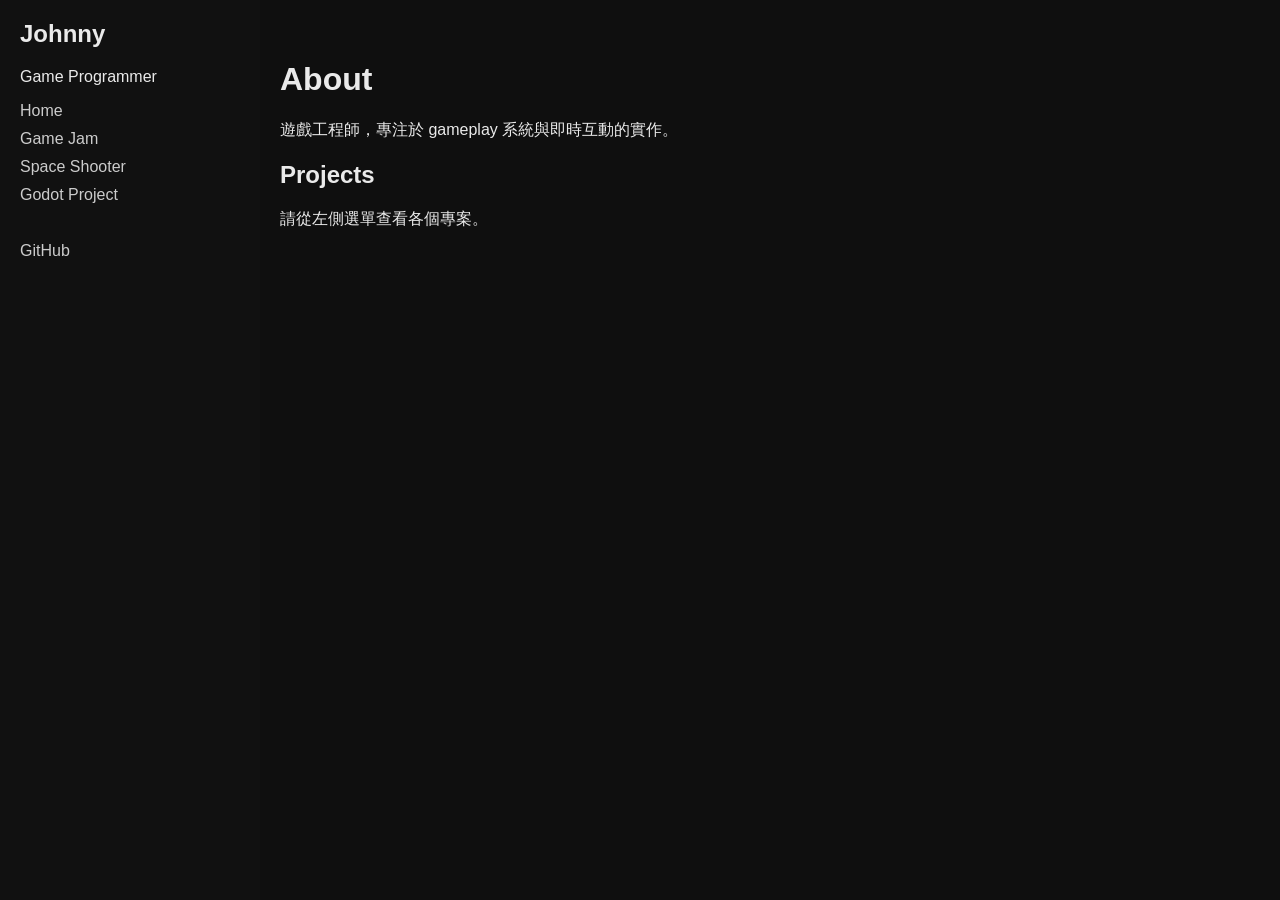
==== index.html @ 479ad1c2 "Initial commit" ====
<!DOCTYPE html>
<html>
<head>
  <meta charset="UTF-8">
  <title>Johnny Cheng - Portfolio</title>
  <link rel="stylesheet" href="style.css">
</head>

<body>
<div class="container">

  <div class="sidebar">
    <h2>Johnny</h2>
    <p>Game Programmer</p>

    <a href="index.html">Home</a>
    <a href="gamejam.html">Game Jam</a>
    <a href="shooter.html">Space Shooter</a>
    <a href="godot.html">Godot Project</a>

    <br>
    <a href="https://github.com/你的帳號">GitHub</a>
  </div>

  <div class="content">
    <h1>About</h1>
    <p>
      遊戲工程師，專注於 gameplay 系統與即時互動的實作。
    </p>

    <h2>Projects</h2>
    <p>請從左側選單查看各個專案。</p>
  </div>

</div>
</body>
</html>
---- style.css ----
body {
  margin: 0;
  font-family: Arial, sans-serif;
  background: #0f0f0f;
  color: #eaeaea;
}

.container {
  display: flex;
}

.sidebar {
  width: 220px;
  background: #111;
  height: 100vh;
  padding: 20px;
  position: fixed;
}

.sidebar h2 {
  margin-top: 0;
}

.sidebar a {
  color: #ccc;
  text-decoration: none;
  display: block;
  margin: 10px 0;
}

.sidebar a:hover {
  color: white;
}

.content {
  margin-left: 240px;
  padding: 40px;
  max-width: 800px;
}

img {
  width: 100%;
  margin: 20px 0;
  border-radius: 8px;
}
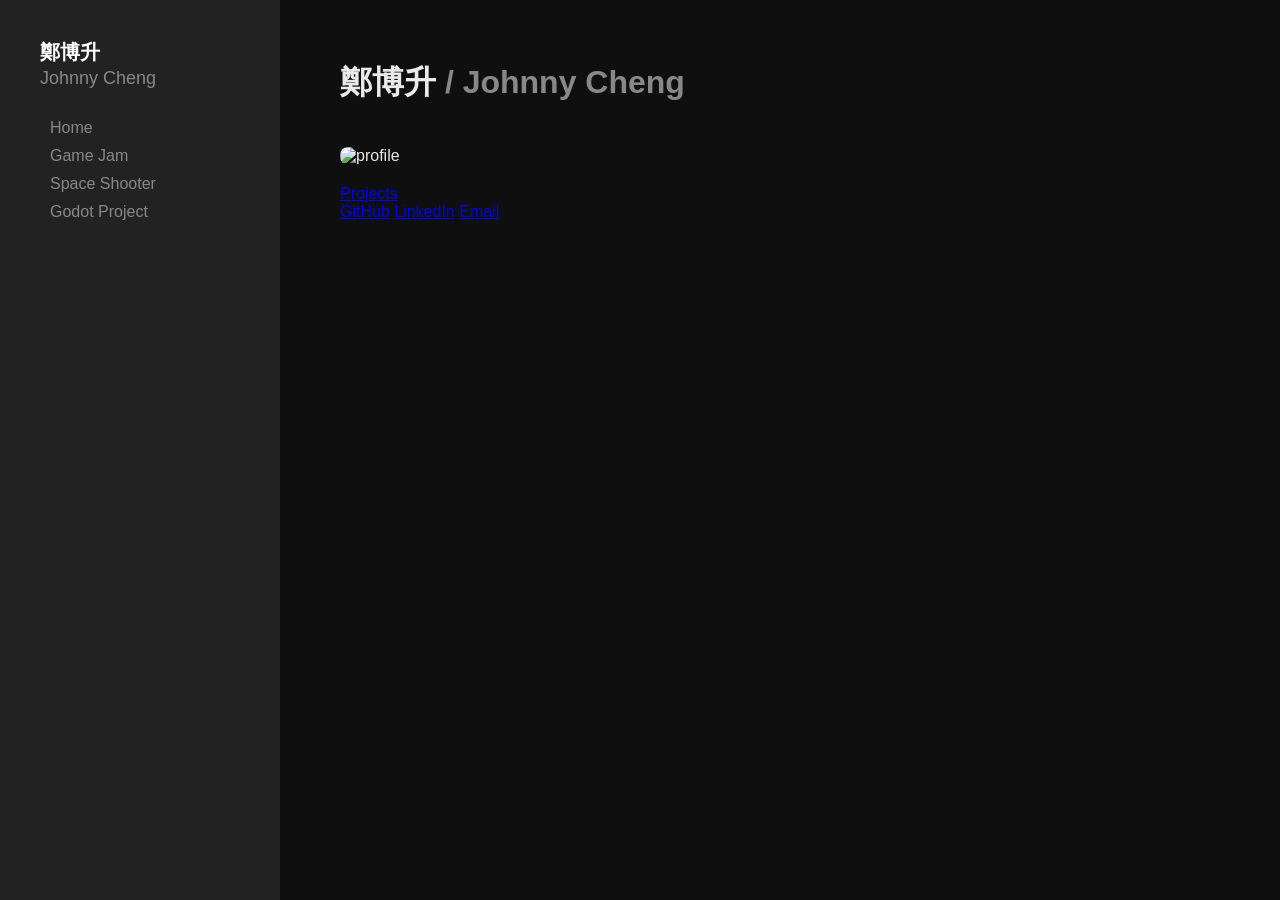
==== commit a0146ca1: "Edit index and styles" ====
--- a/index.html
+++ b/index.html
@@ -8,28 +8,31 @@
 
 <body>
 <div class="container">
-
   <div class="sidebar">
-    <h2>Johnny</h2>
-    <p>Game Programmer</p>
+    <div class="name">
+    <div class="zh">鄭博升</div>
+    <div class="en">Johnny Cheng</div>
+  </div>
 
     <a href="index.html">Home</a>
     <a href="gamejam.html">Game Jam</a>
     <a href="shooter.html">Space Shooter</a>
     <a href="godot.html">Godot Project</a>
-
-    <br>
-    <a href="https://github.com/你的帳號">GitHub</a>
   </div>
 
   <div class="content">
-    <h1>About</h1>
-    <p>
-      遊戲工程師，專注於 gameplay 系統與即時互動的實作。
-    </p>
+    <div class="profile">
 
-    <h2>Projects</h2>
-    <p>請從左側選單查看各個專案。</p>
+      <h1>鄭博升<span style="color:#888;"> / Johnny Cheng</span></h1>      
+      <img src="assets/profile.jpg" alt="profile"><br>
+      <a class="btn" href="gamejam.html">Projects</a>
+    </div>
+
+    <div class="footer">
+      <a href="https://github.com/ps-cheng">GitHub</a>
+      <a href="https://linkedin.com/in/po-sheng-johnny-cheng">LinkedIn</a>
+      <a href="mailto:johnnyc0217@email.com">Email</a>
+    </div>
   </div>
 
 </div>
--- a/style.css
+++ b/style.css
@@ -10,22 +10,35 @@
 }
 
 .sidebar {
-  width: 220px;
-  background: #111;
+  width: 200px;
+  background: #222;
   height: 100vh;
-  padding: 20px;
+  padding: 40px;
   position: fixed;
+  color: white;
 }
 
-.sidebar h2 {
-  margin-top: 0;
+.name {
+  margin-bottom: 30px;
+}
+
+.name .zh {
+  font-size: 20px;
+  font-weight: bold;
+  line-height: 1.2;
+}
+
+.name .en {
+  font-size: 18px;
+  color: #888;
+  margin-top: 4px;
 }
 
 .sidebar a {
-  color: #ccc;
+  display: block;
+  margin: 10px;
+  color: #888;
   text-decoration: none;
-  display: block;
-  margin: 10px 0;
 }
 
 .sidebar a:hover {
@@ -33,7 +46,7 @@
 }
 
 .content {
-  margin-left: 240px;
+  margin-left: 300px;
   padding: 40px;
   max-width: 800px;
 }
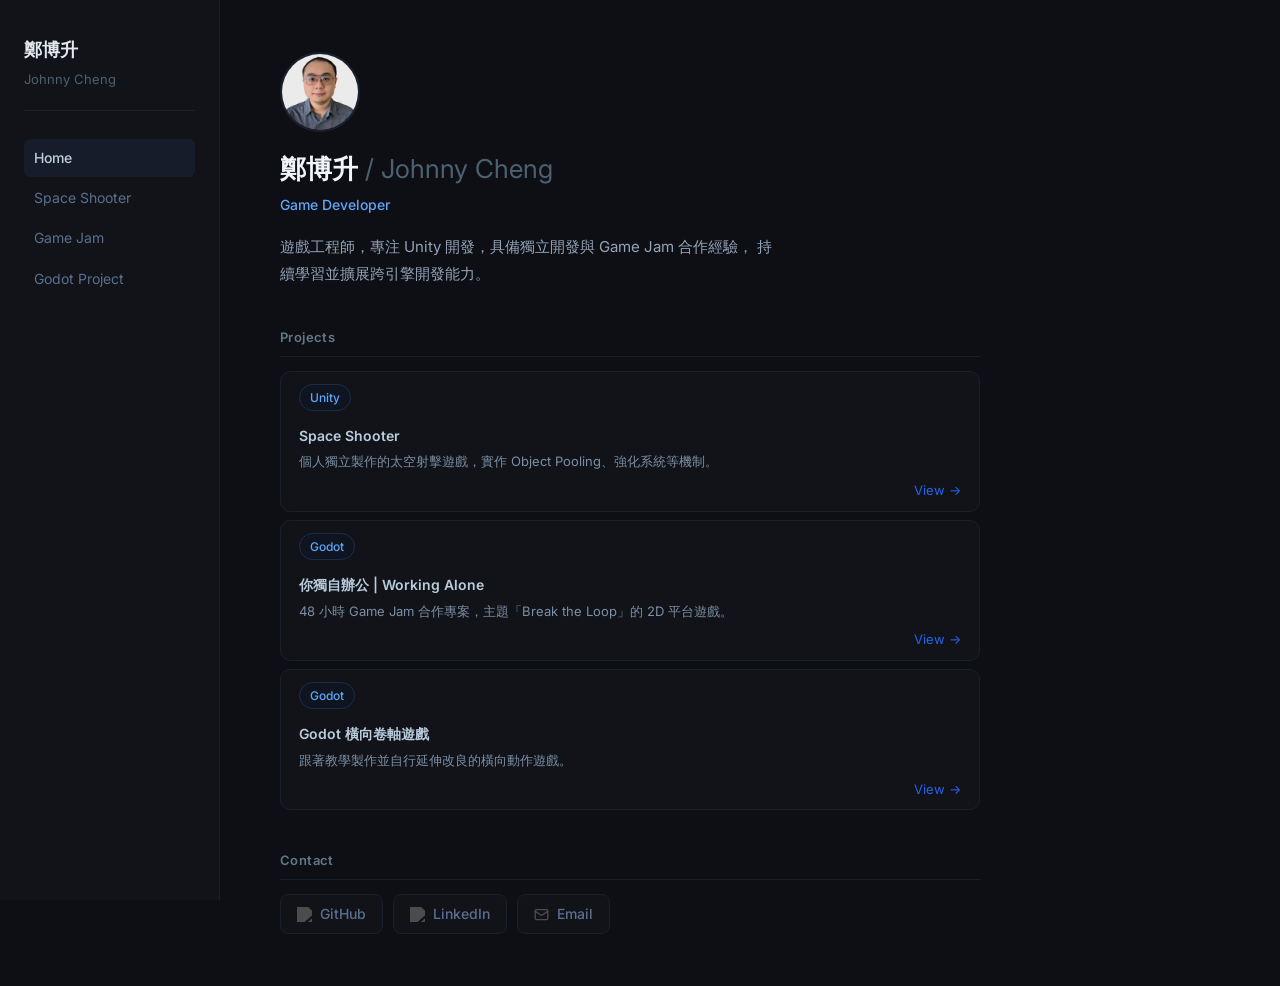
==== commit 8cfeeaf9: "Edit style and game jam content" ====
--- a/index.html
+++ b/index.html
@@ -1,7 +1,8 @@
 <!DOCTYPE html>
-<html>
+<html lang="zh-TW">
 <head>
   <meta charset="UTF-8">
+  <meta name="viewport" content="width=device-width, initial-scale=1.0">
   <title>Johnny Cheng - Portfolio</title>
   <link rel="stylesheet" href="style.css">
 </head>
@@ -10,31 +11,77 @@
 <div class="container">
   <div class="sidebar">
     <div class="name">
-    <div class="zh">鄭博升</div>
-    <div class="en">Johnny Cheng</div>
-  </div>
-
-    <a href="index.html">Home</a>
+      <div class="zh">鄭博升</div>
+      <div class="en">Johnny Cheng</div>
+    </div>
+    <a href="index.html" class="active">Home</a>
+    <a href="shooter.html">Space Shooter</a>
     <a href="gamejam.html">Game Jam</a>
-    <a href="shooter.html">Space Shooter</a>
     <a href="godot.html">Godot Project</a>
   </div>
 
   <div class="content">
-    <div class="profile">
 
-      <h1>鄭博升<span style="color:#888;"> / Johnny Cheng</span></h1>      
-      <img src="assets/profile.jpg" alt="profile"><br>
-      <a class="btn" href="gamejam.html">Projects</a>
+    <img src="assets/PORTRAIT_WHITE.JPG" alt="profile" class="profile-img">
+    <h1>鄭博升<span> / Johnny Cheng</span></h1>
+    <p class="hero-role">Game Developer</p>
+    <p class="hero-bio">
+      遊戲工程師，專注 Unity 開發，具備獨立開發與 Game Jam 合作經驗，
+      持續學習並擴展跨引擎開發能力。
+    </p>
+
+    <h3>Projects</h3>
+    <div class="project-grid">
+
+      <a class="project-card" href="shooter.html">
+        <span class="tech-badge">Unity</span>
+        <div class="project-card-title">Space Shooter</div>
+        <p class="project-card-desc">個人獨立製作的太空射擊遊戲，實作 Object Pooling、強化系統等機制。</p>
+        <div class="card-footer">
+          <span class="card-arrow">View →</span>
+        </div>
+      </a>
+
+      <a class="project-card" href="gamejam.html">
+        <span class="tech-badge">Godot</span>
+        <div class="project-card-title">你獨自辦公 | Working Alone</div>
+        <p class="project-card-desc">48 小時 Game Jam 合作專案，主題「Break the Loop」的 2D 平台遊戲。</p>
+        <div class="card-footer">
+          <span class="card-arrow">View →</span>
+        </div>
+      </a>
+
+      <a class="project-card" href="godot.html">
+        <span class="tech-badge">Godot</span>
+        <div class="project-card-title">Godot 橫向卷軸遊戲</div>
+        <p class="project-card-desc">跟著教學製作並自行延伸改良的橫向動作遊戲。</p>
+        <div class="card-footer">
+          <span class="card-arrow">View →</span>
+        </div>
+      </a>
+
     </div>
 
-    <div class="footer">
-      <a href="https://github.com/ps-cheng">GitHub</a>
-      <a href="https://linkedin.com/in/po-sheng-johnny-cheng">LinkedIn</a>
-      <a href="mailto:johnnyc0217@email.com">Email</a>
+    <h3>Contact</h3>
+    <div class="link-row">
+      <a class="icon-link" href="https://github.com/ps-cheng">
+        <img src="https://cdn.simpleicons.org/github" alt="GitHub">
+        GitHub
+      </a>
+      <a class="icon-link" href="https://linkedin.com/in/po-sheng-johnny-cheng">
+        <img src="https://cdn.simpleicons.org/linkedin" alt="LinkedIn">
+        LinkedIn
+      </a>
+      <a class="icon-link" href="mailto:johnnyc0217@email.com">
+        <svg viewBox="0 0 24 24" fill="none" stroke="currentColor" stroke-width="2" stroke-linecap="round" stroke-linejoin="round" xmlns="http://www.w3.org/2000/svg">
+          <rect x="2" y="4" width="20" height="16" rx="2"/>
+          <path d="m22 7-8.97 5.7a1.94 1.94 0 0 1-2.06 0L2 7"/>
+        </svg>
+        Email
+      </a>
     </div>
+
   </div>
-
 </div>
 </body>
-</html>+</html>
--- a/style.css
+++ b/style.css
@@ -1,58 +1,333 @@
+@import url('https://fonts.googleapis.com/css2?family=Inter:wght@400;500;600;700&display=swap');
+
+* {
+  box-sizing: border-box;
+}
+
 body {
   margin: 0;
-  font-family: Arial, sans-serif;
-  background: #0f0f0f;
-  color: #eaeaea;
-}
-
+  background: #0d0f14;
+  color: #e2e8f0;
+  font-family: 'Inter', Arial, sans-serif;
+  font-size: 15px;
+  line-height: 1.6;
+}
+
+/* ── Layout ── */
 .container {
   display: flex;
+  min-height: 100vh;
 }
 
 .sidebar {
-  width: 200px;
-  background: #222;
+  width: 220px;
+  background: #111318;
+  border-right: 1px solid #1a1f2e;
+  padding: 36px 24px;
+  position: fixed;
   height: 100vh;
-  padding: 40px;
-  position: fixed;
-  color: white;
-}
-
+  overflow-y: auto;
+}
+
+.content {
+  margin-left: 220px;
+  padding: 52px 60px;
+  max-width: 820px;
+  width: 100%;
+}
+
+/* ── Sidebar ── */
 .name {
-  margin-bottom: 30px;
+  margin-bottom: 28px;
+  padding-bottom: 20px;
+  border-bottom: 1px solid #1a1f2e;
 }
 
 .name .zh {
-  font-size: 20px;
-  font-weight: bold;
-  line-height: 1.2;
+  font-size: 18px;
+  font-weight: 700;
 }
 
 .name .en {
-  font-size: 18px;
-  color: #888;
+  font-size: 13px;
+  color: #4d6070;
   margin-top: 4px;
 }
 
 .sidebar a {
   display: block;
-  margin: 10px;
-  color: #888;
-  text-decoration: none;
+  padding: 8px 10px;
+  color: #5a7090;
+  text-decoration: none;
+  border-radius: 6px;
+  font-size: 14px;
+  margin-bottom: 2px;
+  transition: color 0.15s, background 0.15s;
 }
 
 .sidebar a:hover {
-  color: white;
-}
-
-.content {
-  margin-left: 300px;
-  padding: 40px;
-  max-width: 800px;
-}
-
+  color: #c0cfe0;
+  background: #161c2a;
+  text-decoration: none;
+}
+
+.sidebar a.active {
+  color: #c0cfe0;
+  background: #161c2a;
+  font-weight: 500;
+}
+
+/* ── Typography ── */
+h1 {
+  font-size: 26px;
+  font-weight: 700;
+  color: #f1f5f9;
+  margin: 0 0 6px;
+  line-height: 1.3;
+}
+
+h1 span {
+  color: #4d6070;
+  font-weight: 400;
+}
+
+h2 {
+  font-size: 14px;
+  font-weight: 400;
+  color: #5a7090;
+  margin: 0 0 28px;
+}
+
+h3 {
+  font-size: 13px;
+  font-weight: 600;
+  color: #607888;
+  margin: 40px 0 14px;
+  padding-bottom: 8px;
+  border-bottom: 1px solid #1a1f2e;
+  letter-spacing: 0.03em;
+}
+
+h4 {
+  font-size: 15px;
+  font-weight: 600;
+  color: #dce6f0;
+  margin: 0 0 10px;
+}
+
+p {
+  color: #94a3b8;
+  line-height: 1.8;
+  margin: 0 0 14px;
+}
+
+ul {
+  padding-left: 18px;
+  margin: 0 0 14px;
+}
+
+li {
+  color: #94a3b8;
+  line-height: 1.75;
+  margin: 6px 0;
+}
+
+li::marker {
+  color: #2563eb;
+}
+
+a {
+  color: #60a5fa;
+  text-decoration: none;
+}
+
+a:hover {
+  text-decoration: underline;
+}
+
+/* ── Tech badge ── */
+.tech-badge {
+  display: inline-block;
+  padding: 3px 10px;
+  background: #0f1520;
+  border: 1px solid #1e2d47;
+  border-radius: 99px;
+  font-size: 12px;
+  font-weight: 500;
+  color: #60a5fa;
+  margin: 0 4px 10px 0;
+}
+
+/* ── Callout / Challenge block ── */
+.challenge {
+  background: #0b1020;
+  border: 1px solid #1a2540;
+  border-left: 3px solid #2563eb;
+  padding: 18px 22px;
+  margin: 14px 0;
+  border-radius: 0 8px 8px 0;
+}
+
+.challenge h4 {
+  margin-bottom: 10px;
+}
+
+.challenge p:last-child {
+  margin-bottom: 0;
+}
+
+/* ── Images ── */
 img {
+  max-width: 100%;
+  border-radius: 8px;
+  border: 1px solid #1a1f2e;
+  display: block;
+}
+
+.screenshot {
   width: 100%;
-  margin: 20px 0;
+  margin: 20px 0 28px;
+}
+
+.profile-img {
+  width: 80px;
+  height: 80px;
+  border-radius: 50%;
+  object-fit: cover;
+  border: 2px solid #1a1f2e;
+  margin-bottom: 20px;
+}
+
+/* ── Icon link buttons ── */
+.link-row {
+  display: flex;
+  gap: 10px;
+  flex-wrap: wrap;
+  margin-top: 8px;
+}
+
+.icon-link {
+  display: inline-flex;
+  align-items: center;
+  gap: 8px;
+  padding: 8px 16px;
+  background: #111318;
+  border: 1px solid #1a1f2e;
   border-radius: 8px;
-}+  color: #5a7090;
+  font-size: 14px;
+  font-weight: 500;
+  text-decoration: none;
+  transition: border-color 0.15s, color 0.15s;
+}
+
+.icon-link:hover {
+  border-color: #2a3a55;
+  color: #c0cfe0;
+  text-decoration: none;
+}
+
+.icon-link img,
+.icon-link svg {
+  width: 15px;
+  height: 15px;
+  flex-shrink: 0;
+  border: none;
+  border-radius: 0;
+  margin: 0;
+  display: block;
+  filter: brightness(0) invert(0.3);
+  transition: filter 0.15s;
+}
+
+.icon-link:hover img,
+.icon-link:hover svg {
+  filter: brightness(0) invert(0.7);
+}
+
+/* ── Homepage hero ── */
+.hero-role {
+  font-size: 14px;
+  font-weight: 500;
+  color: #60a5fa;
+  margin: 0 0 16px;
+}
+
+.hero-bio {
+  font-size: 15px;
+  color: #94a3b8;
+  line-height: 1.8;
+  max-width: 500px;
+  margin: 0;
+}
+
+/* ── Project cards (homepage) ── */
+.project-grid {
+  display: flex;
+  flex-direction: column;
+  gap: 8px;
+  margin-top: 14px;
+}
+
+.project-card {
+  display: block;
+  background: #111318;
+  border: 1px solid #1a1f2e;
+  border-radius: 10px;
+  padding: 12px 18px 10px;
+  text-decoration: none;
+  transition: border-color 0.15s, background 0.15s;
+}
+
+.project-card:hover {
+  border-color: #243050;
+  background: #13182a;
+  text-decoration: none;
+}
+
+.project-card-title {
+  font-size: 14px;
+  font-weight: 600;
+  color: #b8ccde;
+  margin: 4px 0 4px;
+}
+
+.project-card-desc {
+  font-size: 13px;
+  color: #7a8fa6;
+  line-height: 1.6;
+  margin: 0 0 8px;
+}
+
+.card-footer {
+  display: flex;
+  justify-content: flex-end;
+}
+
+.card-arrow {
+  font-size: 13px;
+  color: #2563eb;
+}
+
+/* ── Button ── */
+.btn {
+  display: inline-block;
+  padding: 10px 22px;
+  background: #1d4ed8;
+  color: #ffffff;
+  border-radius: 8px;
+  font-weight: 600;
+  font-size: 14px;
+  text-decoration: none;
+  transition: background 0.15s;
+}
+
+.btn:hover {
+  background: #2563eb;
+  text-decoration: none;
+}
+
+/* ── Utility ── */
+.section {
+  margin-bottom: 20px;
+}
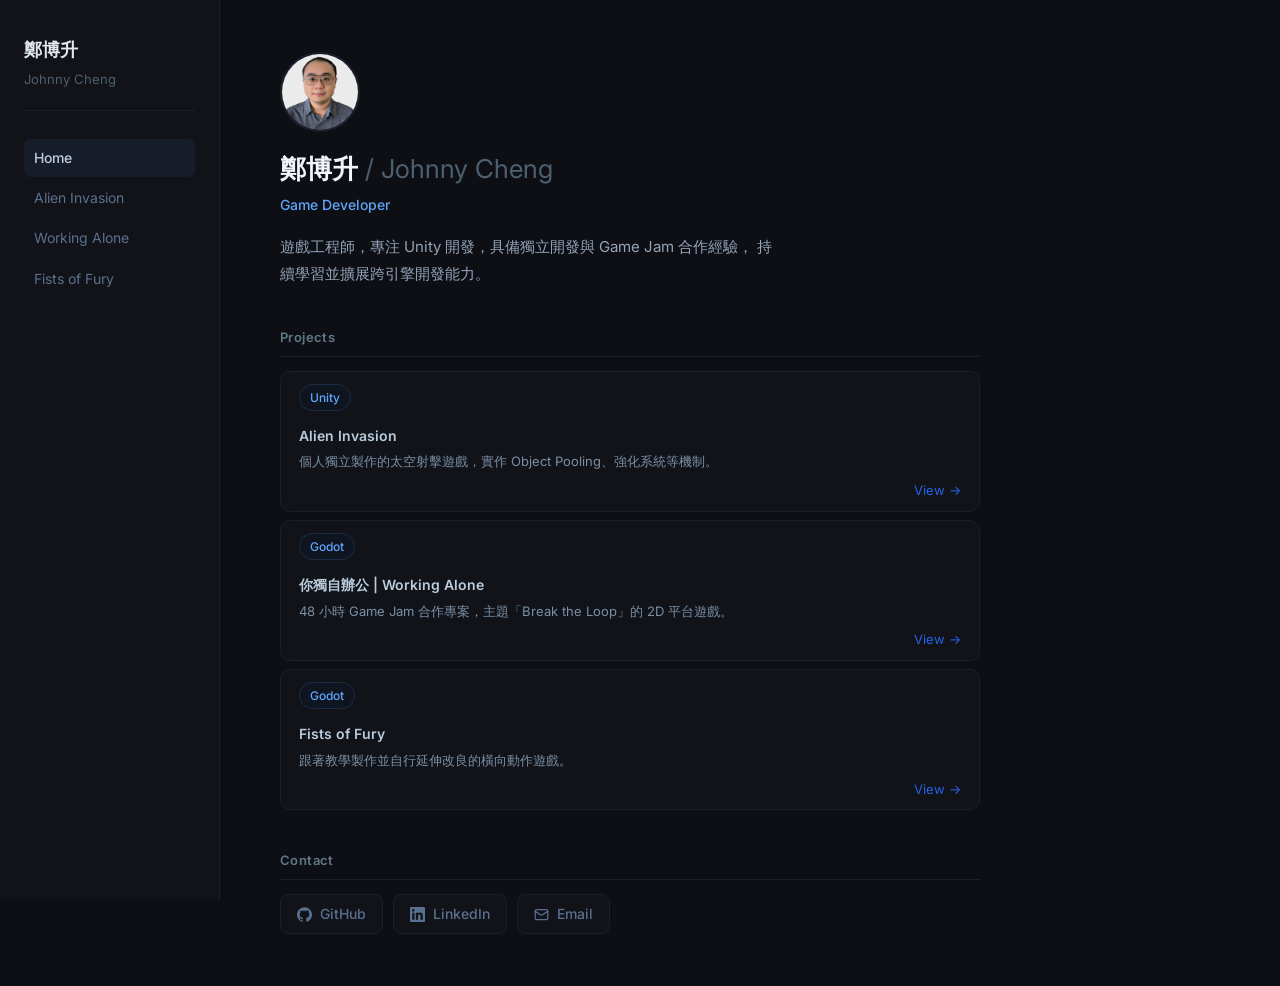
==== commit e2d4e024: "Rewrite content and polish UI across all pages - Rewrite project descriptions for all three pages wi" ====
--- a/index.html
+++ b/index.html
@@ -15,9 +15,9 @@
       <div class="en">Johnny Cheng</div>
     </div>
     <a href="index.html" class="active">Home</a>
-    <a href="shooter.html">Space Shooter</a>
-    <a href="gamejam.html">Game Jam</a>
-    <a href="godot.html">Godot Project</a>
+    <a href="shooter.html">Alien Invasion</a>
+    <a href="gamejam.html">Working Alone</a>
+    <a href="godot.html">Fists of Fury</a>
   </div>
 
   <div class="content">
@@ -35,7 +35,7 @@
 
       <a class="project-card" href="shooter.html">
         <span class="tech-badge">Unity</span>
-        <div class="project-card-title">Space Shooter</div>
+        <div class="project-card-title">Alien Invasion</div>
         <p class="project-card-desc">個人獨立製作的太空射擊遊戲，實作 Object Pooling、強化系統等機制。</p>
         <div class="card-footer">
           <span class="card-arrow">View →</span>
@@ -53,7 +53,7 @@
 
       <a class="project-card" href="godot.html">
         <span class="tech-badge">Godot</span>
-        <div class="project-card-title">Godot 橫向卷軸遊戲</div>
+        <div class="project-card-title">Fists of Fury</div>
         <p class="project-card-desc">跟著教學製作並自行延伸改良的橫向動作遊戲。</p>
         <div class="card-footer">
           <span class="card-arrow">View →</span>
@@ -65,11 +65,11 @@
     <h3>Contact</h3>
     <div class="link-row">
       <a class="icon-link" href="https://github.com/ps-cheng">
-        <img src="https://cdn.simpleicons.org/github" alt="GitHub">
+        <svg viewBox="0 0 24 24" fill="currentColor" xmlns="http://www.w3.org/2000/svg"><path d="M12 .297c-6.63 0-12 5.373-12 12 0 5.303 3.438 9.8 8.205 11.385.6.113.82-.258.82-.577 0-.285-.01-1.04-.015-2.04-3.338.724-4.042-1.61-4.042-1.61C4.422 18.07 3.633 17.7 3.633 17.7c-1.087-.744.084-.729.084-.729 1.205.084 1.838 1.236 1.838 1.236 1.07 1.835 2.809 1.305 3.495.998.108-.776.417-1.305.76-1.605-2.665-.3-5.466-1.332-5.466-5.93 0-1.31.465-2.38 1.235-3.22-.135-.303-.54-1.523.105-3.176 0 0 1.005-.322 3.3 1.23.96-.267 1.98-.399 3-.405 1.02.006 2.04.138 3 .405 2.28-1.552 3.285-1.23 3.285-1.23.645 1.653.24 2.873.12 3.176.765.84 1.23 1.91 1.23 3.22 0 4.61-2.805 5.625-5.475 5.92.42.36.81 1.096.81 2.22 0 1.606-.015 2.896-.015 3.286 0 .315.21.69.825.57C20.565 22.092 24 17.592 24 12.297c0-6.627-5.373-12-12-12"/></svg>
         GitHub
       </a>
       <a class="icon-link" href="https://linkedin.com/in/po-sheng-johnny-cheng">
-        <img src="https://cdn.simpleicons.org/linkedin" alt="LinkedIn">
+        <svg viewBox="0 0 24 24" fill="currentColor" xmlns="http://www.w3.org/2000/svg"><path d="M20.447 20.452h-3.554v-5.569c0-1.328-.027-3.037-1.852-3.037-1.853 0-2.136 1.445-2.136 2.939v5.667H9.351V9h3.414v1.561h.046c.477-.9 1.637-1.85 3.37-1.85 3.601 0 4.267 2.37 4.267 5.455v6.286zM5.337 7.433c-1.144 0-2.063-.926-2.063-2.065 0-1.138.92-2.063 2.063-2.063 1.14 0 2.064.925 2.064 2.063 0 1.139-.925 2.065-2.064 2.065zm1.782 13.019H3.555V9h3.564v11.452zM22.225 0H1.771C.792 0 0 .774 0 1.729v20.542C0 23.227.792 24 1.771 24h20.451C23.2 24 24 23.227 24 22.271V1.729C24 .774 23.2 0 22.222 0h.003z"/></svg>
         LinkedIn
       </a>
       <a class="icon-link" href="mailto:johnnyc0217@email.com">
--- a/style.css
+++ b/style.css
@@ -236,14 +236,8 @@
   border-radius: 0;
   margin: 0;
   display: block;
-  filter: brightness(0) invert(0.3);
-  transition: filter 0.15s;
-}
-
-.icon-link:hover img,
-.icon-link:hover svg {
-  filter: brightness(0) invert(0.7);
-}
+}
+
 
 /* ── Homepage hero ── */
 .hero-role {
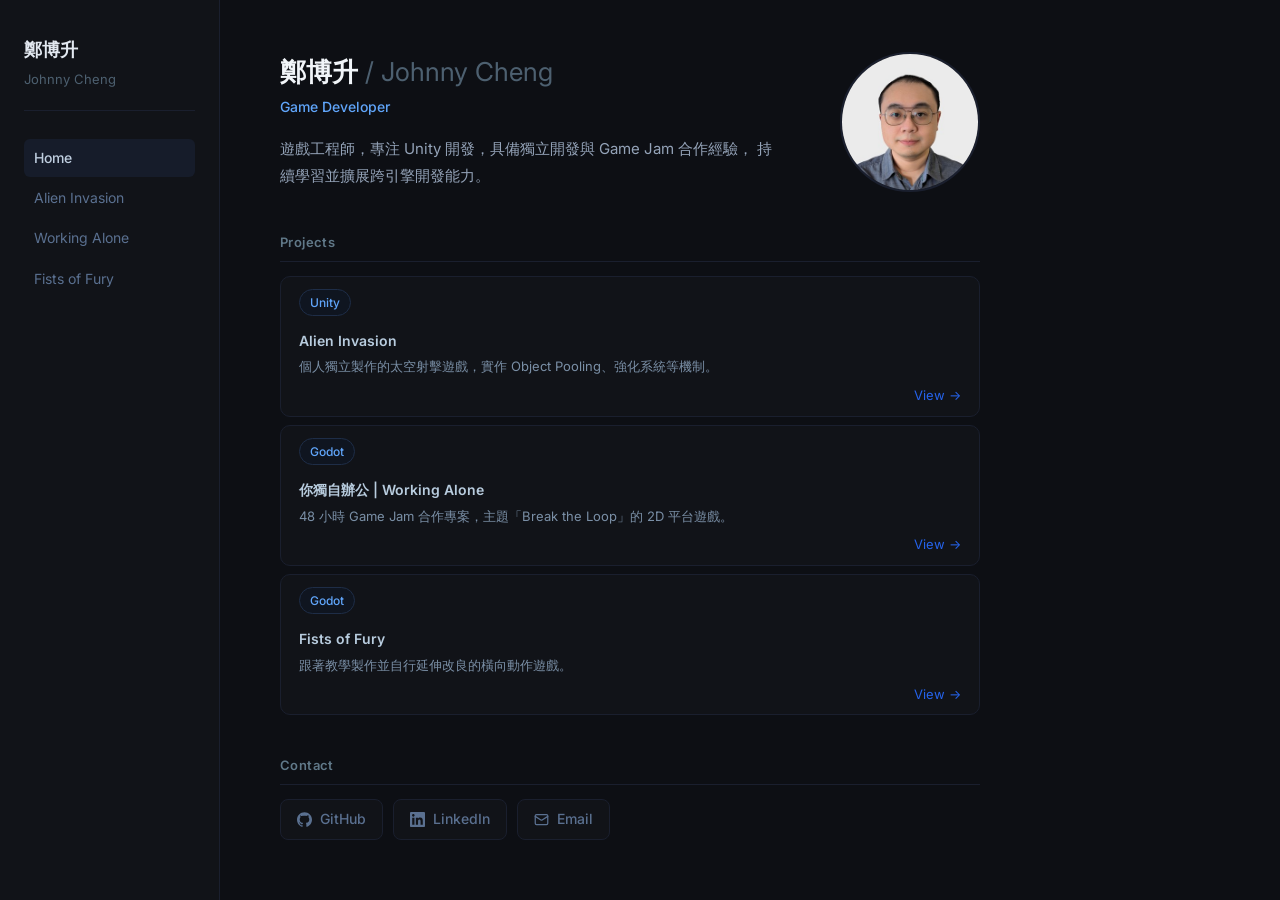
==== commit e17a8f06: "Polish homepage photo and copy - Move profile photo to right side with flex layout - Resize photo to" ====
--- a/index.html
+++ b/index.html
@@ -22,13 +22,17 @@
 
   <div class="content">
 
-    <img src="assets/PORTRAIT_WHITE.JPG" alt="profile" class="profile-img">
-    <h1>鄭博升<span> / Johnny Cheng</span></h1>
-    <p class="hero-role">Game Developer</p>
-    <p class="hero-bio">
-      遊戲工程師，專注 Unity 開發，具備獨立開發與 Game Jam 合作經驗，
-      持續學習並擴展跨引擎開發能力。
-    </p>
+    <div class="hero-section">
+      <div class="hero-text">
+        <h1>鄭博升<span> / Johnny Cheng</span></h1>
+        <p class="hero-role">Game Developer</p>
+        <p class="hero-bio">
+          遊戲工程師，專注 Unity 開發，具備獨立開發與 Game Jam 合作經驗，
+          持續學習並擴展跨引擎開發能力。
+        </p>
+      </div>
+      <img src="assets/PORTRAIT_SM.jpg" alt="profile" class="profile-img">
+    </div>
 
     <h3>Projects</h3>
     <div class="project-grid">
--- a/style.css
+++ b/style.css
@@ -189,13 +189,26 @@
   margin: 20px 0 28px;
 }
 
+.hero-section {
+  display: flex;
+  align-items: center;
+  justify-content: space-between;
+  gap: 40px;
+  margin-bottom: 8px;
+}
+
+.hero-text {
+  flex: 1;
+}
+
 .profile-img {
-  width: 80px;
-  height: 80px;
+  width: 140px;
+  height: 140px;
   border-radius: 50%;
   object-fit: cover;
+  object-position: center 15%;
   border: 2px solid #1a1f2e;
-  margin-bottom: 20px;
+  flex-shrink: 0;
 }
 
 /* ── Icon link buttons ── */
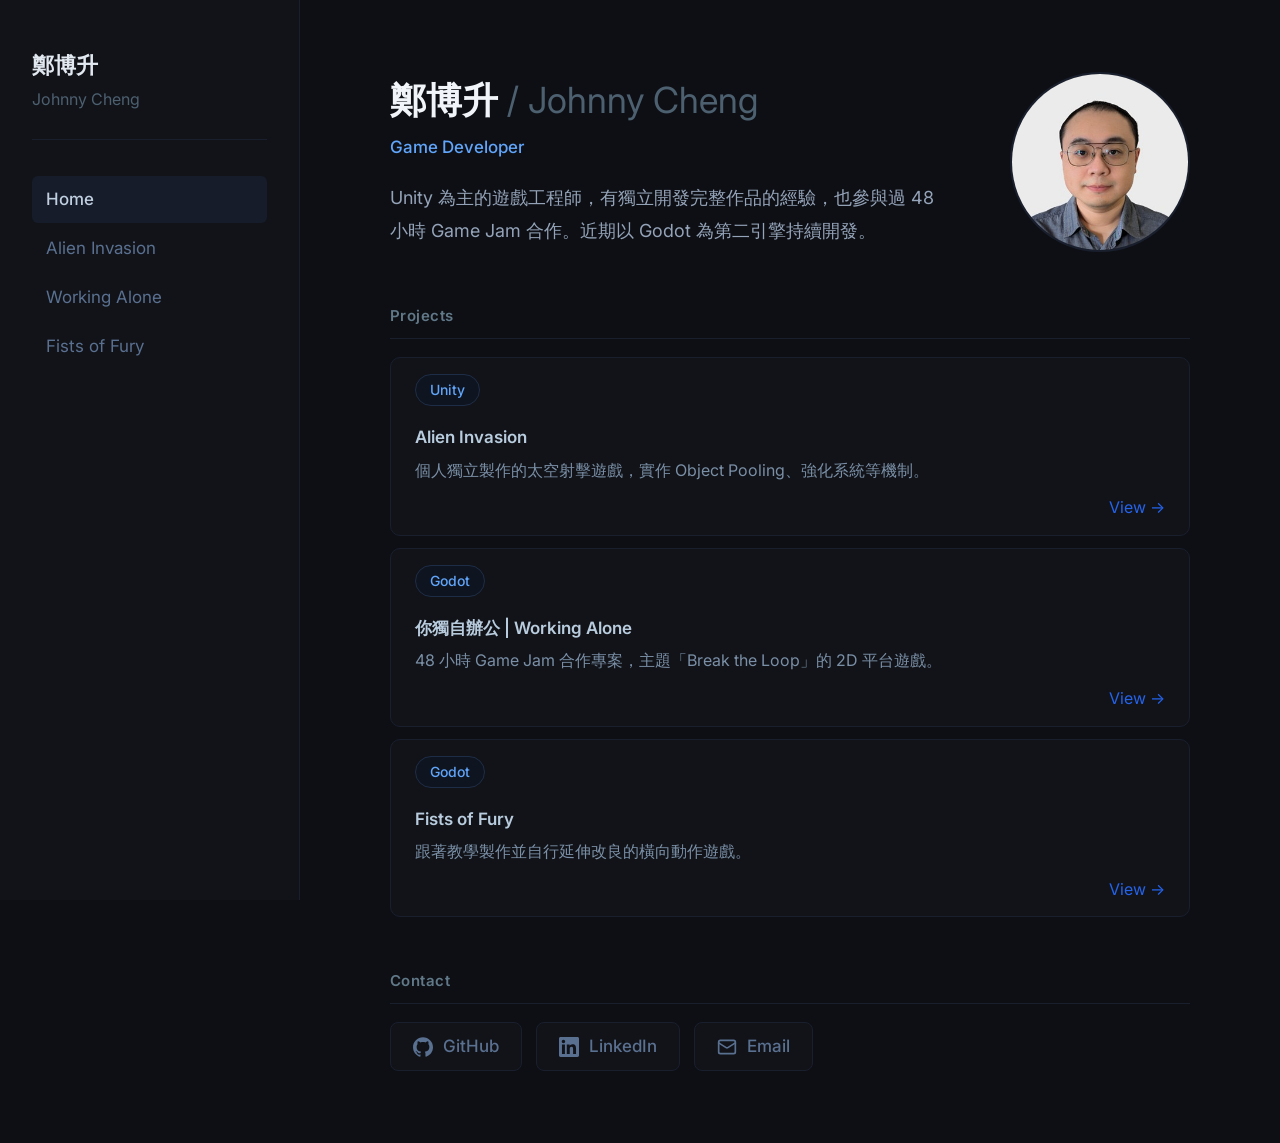
==== commit f115204a: "Rewrite hero bio for clarity and natural tone Co-Authored-By: Claude Sonnet 4.6 <noreply@anthropic.c" ====
--- a/index.html
+++ b/index.html
@@ -27,8 +27,7 @@
         <h1>鄭博升<span> / Johnny Cheng</span></h1>
         <p class="hero-role">Game Developer</p>
         <p class="hero-bio">
-          遊戲工程師，專注 Unity 開發，具備獨立開發與 Game Jam 合作經驗，
-          持續學習並擴展跨引擎開發能力。
+          Unity 為主的遊戲工程師，有獨立開發完整作品的經驗，也參與過 48 小時 Game Jam 合作。近期以 Godot 為第二引擎持續開發。
         </p>
       </div>
       <img src="assets/PORTRAIT_SM.jpg" alt="profile" class="profile-img">
--- a/style.css
+++ b/style.css
@@ -9,7 +9,7 @@
   background: #0d0f14;
   color: #e2e8f0;
   font-family: 'Inter', Arial, sans-serif;
-  font-size: 15px;
+  font-size: 18px;
   line-height: 1.6;
 }
 
@@ -20,47 +20,47 @@
 }
 
 .sidebar {
-  width: 220px;
+  width: 300px;
   background: #111318;
   border-right: 1px solid #1a1f2e;
-  padding: 36px 24px;
+  padding: 48px 32px;
   position: fixed;
   height: 100vh;
   overflow-y: auto;
 }
 
 .content {
-  margin-left: 220px;
-  padding: 52px 60px;
-  max-width: 820px;
+  margin-left: 300px;
+  padding: 72px 90px;
+  max-width: 1260px;
   width: 100%;
 }
 
 /* ── Sidebar ── */
 .name {
-  margin-bottom: 28px;
-  padding-bottom: 20px;
+  margin-bottom: 36px;
+  padding-bottom: 26px;
   border-bottom: 1px solid #1a1f2e;
 }
 
 .name .zh {
-  font-size: 18px;
+  font-size: 22px;
   font-weight: 700;
 }
 
 .name .en {
-  font-size: 13px;
+  font-size: 16px;
   color: #4d6070;
   margin-top: 4px;
 }
 
 .sidebar a {
   display: block;
-  padding: 8px 10px;
+  padding: 10px 14px;
   color: #5a7090;
   text-decoration: none;
   border-radius: 6px;
-  font-size: 14px;
+  font-size: 17px;
   margin-bottom: 2px;
   transition: color 0.15s, background 0.15s;
 }
@@ -79,10 +79,10 @@
 
 /* ── Typography ── */
 h1 {
-  font-size: 26px;
+  font-size: 36px;
   font-weight: 700;
   color: #f1f5f9;
-  margin: 0 0 6px;
+  margin: 0 0 8px;
   line-height: 1.3;
 }
 
@@ -92,44 +92,44 @@
 }
 
 h2 {
-  font-size: 14px;
+  font-size: 17px;
   font-weight: 400;
   color: #5a7090;
-  margin: 0 0 28px;
+  margin: 0 0 32px;
 }
 
 h3 {
-  font-size: 13px;
+  font-size: 15px;
   font-weight: 600;
   color: #607888;
-  margin: 40px 0 14px;
-  padding-bottom: 8px;
+  margin: 52px 0 18px;
+  padding-bottom: 10px;
   border-bottom: 1px solid #1a1f2e;
   letter-spacing: 0.03em;
 }
 
 h4 {
-  font-size: 15px;
+  font-size: 18px;
   font-weight: 600;
   color: #dce6f0;
-  margin: 0 0 10px;
+  margin: 0 0 12px;
 }
 
 p {
   color: #94a3b8;
   line-height: 1.8;
-  margin: 0 0 14px;
+  margin: 0 0 18px;
 }
 
 ul {
-  padding-left: 18px;
-  margin: 0 0 14px;
+  padding-left: 22px;
+  margin: 0 0 18px;
 }
 
 li {
   color: #94a3b8;
   line-height: 1.75;
-  margin: 6px 0;
+  margin: 8px 0;
 }
 
 li::marker {
@@ -143,19 +143,29 @@
 
 a:hover {
   text-decoration: underline;
+}
+
+code {
+  font-family: 'Courier New', monospace;
+  font-size: 0.88em;
+  background: #0f1520;
+  border: 1px solid #1e2d47;
+  border-radius: 4px;
+  padding: 2px 6px;
+  color: #93c5fd;
 }
 
 /* ── Tech badge ── */
 .tech-badge {
   display: inline-block;
-  padding: 3px 10px;
+  padding: 4px 14px;
   background: #0f1520;
   border: 1px solid #1e2d47;
   border-radius: 99px;
-  font-size: 12px;
+  font-size: 14px;
   font-weight: 500;
   color: #60a5fa;
-  margin: 0 4px 10px 0;
+  margin: 0 6px 12px 0;
 }
 
 /* ── Callout / Challenge block ── */
@@ -163,13 +173,13 @@
   background: #0b1020;
   border: 1px solid #1a2540;
   border-left: 3px solid #2563eb;
-  padding: 18px 22px;
-  margin: 14px 0;
+  padding: 24px 28px;
+  margin: 18px 0;
   border-radius: 0 8px 8px 0;
 }
 
 .challenge h4 {
-  margin-bottom: 10px;
+  margin-bottom: 12px;
 }
 
 .challenge p:last-child {
@@ -186,14 +196,27 @@
 
 .screenshot {
   width: 100%;
-  margin: 20px 0 28px;
+  margin: 28px 0 40px;
+}
+
+.screenshot-row {
+  display: flex;
+  gap: 16px;
+  margin: 28px 0 40px;
+}
+
+.screenshot-row img {
+  flex: 1;
+  width: 0;
+  min-width: 0;
+  margin: 0;
 }
 
 .hero-section {
   display: flex;
   align-items: center;
   justify-content: space-between;
-  gap: 40px;
+  gap: 56px;
   margin-bottom: 8px;
 }
 
@@ -202,8 +225,8 @@
 }
 
 .profile-img {
-  width: 140px;
-  height: 140px;
+  width: 180px;
+  height: 180px;
   border-radius: 50%;
   object-fit: cover;
   object-position: center 15%;
@@ -214,21 +237,21 @@
 /* ── Icon link buttons ── */
 .link-row {
   display: flex;
-  gap: 10px;
+  gap: 14px;
   flex-wrap: wrap;
-  margin-top: 8px;
+  margin-top: 10px;
 }
 
 .icon-link {
   display: inline-flex;
   align-items: center;
-  gap: 8px;
-  padding: 8px 16px;
+  gap: 10px;
+  padding: 10px 22px;
   background: #111318;
   border: 1px solid #1a1f2e;
   border-radius: 8px;
   color: #5a7090;
-  font-size: 14px;
+  font-size: 17px;
   font-weight: 500;
   text-decoration: none;
   transition: border-color 0.15s, color 0.15s;
@@ -242,8 +265,8 @@
 
 .icon-link img,
 .icon-link svg {
-  width: 15px;
-  height: 15px;
+  width: 20px;
+  height: 20px;
   flex-shrink: 0;
   border: none;
   border-radius: 0;
@@ -254,17 +277,17 @@
 
 /* ── Homepage hero ── */
 .hero-role {
-  font-size: 14px;
+  font-size: 17px;
   font-weight: 500;
   color: #60a5fa;
-  margin: 0 0 16px;
+  margin: 0 0 20px;
 }
 
 .hero-bio {
-  font-size: 15px;
+  font-size: 18px;
   color: #94a3b8;
   line-height: 1.8;
-  max-width: 500px;
+  max-width: 640px;
   margin: 0;
 }
 
@@ -272,8 +295,8 @@
 .project-grid {
   display: flex;
   flex-direction: column;
-  gap: 8px;
-  margin-top: 14px;
+  gap: 12px;
+  margin-top: 18px;
 }
 
 .project-card {
@@ -281,7 +304,7 @@
   background: #111318;
   border: 1px solid #1a1f2e;
   border-radius: 10px;
-  padding: 12px 18px 10px;
+  padding: 16px 24px 14px;
   text-decoration: none;
   transition: border-color 0.15s, background 0.15s;
 }
@@ -293,17 +316,17 @@
 }
 
 .project-card-title {
-  font-size: 14px;
+  font-size: 17px;
   font-weight: 600;
   color: #b8ccde;
-  margin: 4px 0 4px;
+  margin: 6px 0 6px;
 }
 
 .project-card-desc {
-  font-size: 13px;
+  font-size: 16px;
   color: #7a8fa6;
   line-height: 1.6;
-  margin: 0 0 8px;
+  margin: 0 0 12px;
 }
 
 .card-footer {
@@ -312,19 +335,19 @@
 }
 
 .card-arrow {
-  font-size: 13px;
+  font-size: 16px;
   color: #2563eb;
 }
 
 /* ── Button ── */
 .btn {
   display: inline-block;
-  padding: 10px 22px;
+  padding: 12px 28px;
   background: #1d4ed8;
   color: #ffffff;
   border-radius: 8px;
   font-weight: 600;
-  font-size: 14px;
+  font-size: 17px;
   text-decoration: none;
   transition: background 0.15s;
 }
@@ -336,5 +359,126 @@
 
 /* ── Utility ── */
 .section {
-  margin-bottom: 20px;
-}
+  margin-bottom: 24px;
+}
+
+/* ── Responsive ── */
+@media (max-width: 960px) {
+  .container {
+    flex-direction: column;
+  }
+
+  .sidebar {
+    width: 100%;
+    height: auto;
+    position: sticky;
+    top: 0;
+    z-index: 100;
+    padding: 16px 28px;
+    display: flex;
+    align-items: center;
+    gap: 16px;
+    flex-wrap: wrap;
+    border-right: none;
+    border-bottom: 1px solid #1a1f2e;
+  }
+
+  .name {
+    margin-bottom: 0;
+    padding-bottom: 0;
+    border-bottom: none;
+    margin-right: auto;
+  }
+
+  .name .en {
+    display: none;
+  }
+
+  .name .zh {
+    font-size: 18px;
+  }
+
+  .sidebar a {
+    font-size: 15px;
+    padding: 6px 10px;
+    margin-bottom: 0;
+  }
+
+  .content {
+    margin-left: 0;
+    padding: 48px 48px;
+    max-width: 100%;
+  }
+
+  .hero-bio {
+    max-width: 100%;
+  }
+}
+
+@media (max-width: 600px) {
+  .sidebar {
+    padding: 14px 20px;
+    gap: 8px;
+  }
+
+  .sidebar a {
+    font-size: 14px;
+    padding: 5px 8px;
+  }
+
+  .content {
+    padding: 32px 22px;
+  }
+
+  body {
+    font-size: 15px;
+  }
+
+  h1 {
+    font-size: 24px;
+  }
+
+  h2 {
+    font-size: 14px;
+    margin-bottom: 20px;
+  }
+
+  h3 {
+    font-size: 13px;
+    margin-top: 36px;
+  }
+
+  h4 {
+    font-size: 15px;
+  }
+
+  .hero-section {
+    flex-direction: column-reverse;
+    gap: 24px;
+    align-items: flex-start;
+  }
+
+  .profile-img {
+    width: 100px;
+    height: 100px;
+    align-self: center;
+  }
+
+  .hero-bio {
+    font-size: 15px;
+  }
+
+  .screenshot-row {
+    flex-direction: column;
+    gap: 12px;
+  }
+
+  .screenshot-row img {
+    width: 100%;
+    flex: none;
+  }
+
+  .challenge {
+    padding: 16px 18px;
+  }
+}
